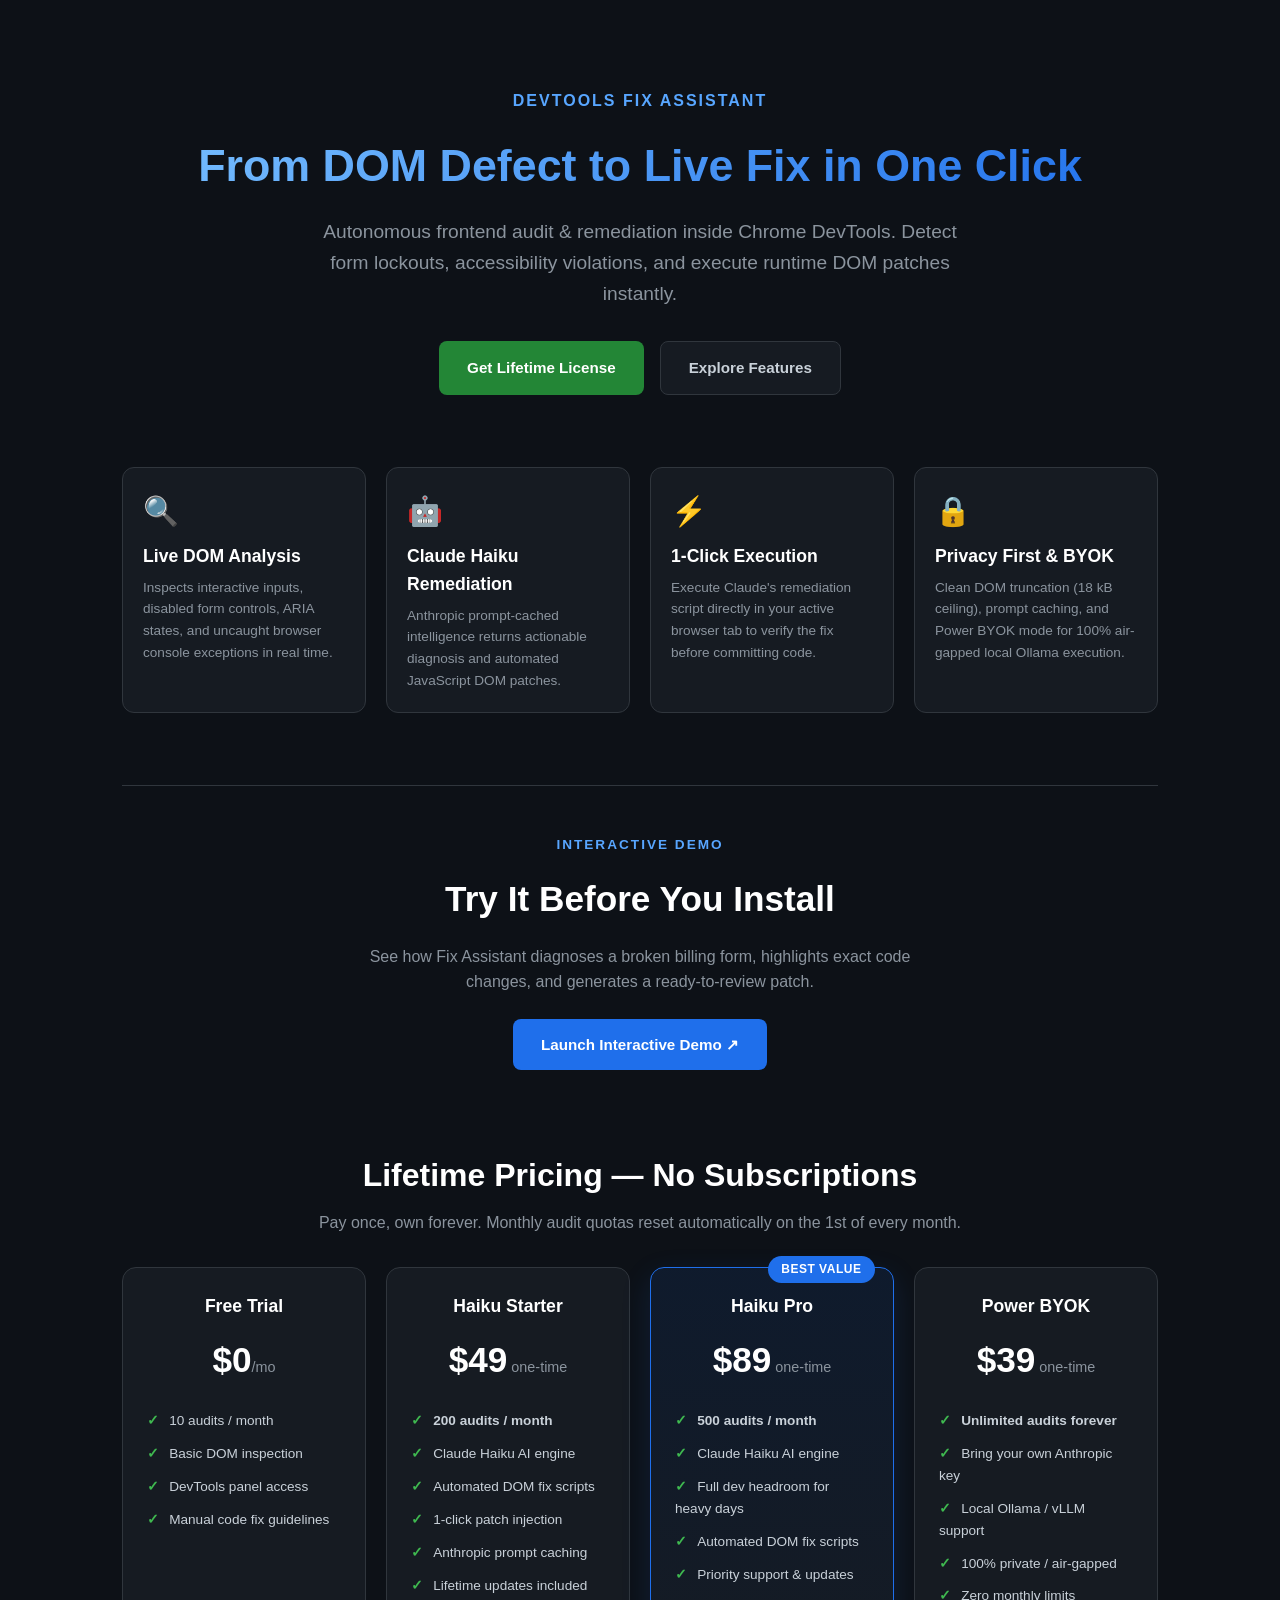
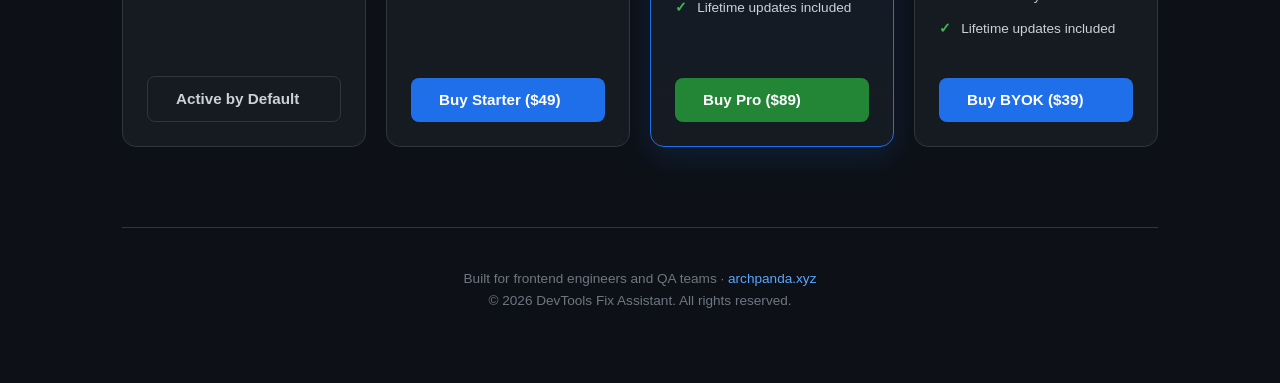
==== static/devtools-fixer/index.html @ e4b8057d "Keep published site pages and their stylesheet assets together" ====
<!DOCTYPE html>
<html lang="en">
<head>
  <meta charset="UTF-8">
  <meta name="viewport" content="width=device-width, initial-scale=1.0">
  <title>DevTools Fix Assistant — AI-Powered Frontend Remediation</title>
  <meta name="description" content="Chrome DevTools extension that diagnoses accessibility, form lockout, and DOM defects with instant AI remediation scripts.">
  <style>
    * { margin: 0; padding: 0; box-sizing: border-box; }
    body {
      font-family: -apple-system, BlinkMacSystemFont, 'Segoe UI', Roboto, sans-serif;
      background: #0d1117;
      color: #f1f5f9;
      line-height: 1.6;
      min-height: 100vh;
    }
    .container { max-width: 1100px; margin: 0 auto; padding: 2rem; }
    header { text-align: center; padding: 3.5rem 0 2rem; }
    .logo { font-size: 1rem; color: #58a6ff; margin-bottom: 1rem; letter-spacing: 2px; text-transform: uppercase; font-weight: 700; }
    h1 { font-size: 2.8rem; background: linear-gradient(135deg, #79c0ff, #1f6feb); -webkit-background-clip: text; -webkit-text-fill-color: transparent; margin-bottom: 1rem; font-weight: 800; }
    .subtitle { font-size: 1.2rem; color: #8b949e; max-width: 650px; margin: 0 auto; }
    .cta-group { margin-top: 2rem; display: flex; gap: 1rem; justify-content: center; flex-wrap: wrap; }
    .btn { padding: 0.85rem 1.75rem; border-radius: 8px; text-decoration: none; font-weight: 600; font-size: 0.95rem; transition: all 0.2s; border: none; cursor: pointer; display: inline-flex; align-items: center; gap: 0.5rem; }
    .btn-primary { background: #238636; color: white; }
    .btn-primary:hover { background: #2ea043; transform: translateY(-2px); box-shadow: 0 10px 25px rgba(35, 134, 54, 0.35); }
    .btn-secondary { background: #161b22; color: #c9d1d9; border: 1px solid #30363d; }
    .btn-secondary:hover { background: #21262d; transform: translateY(-2px); }
    .btn-blue { background: #1f6feb; color: white; }
    .btn-blue:hover { background: #388bfd; transform: translateY(-2px); box-shadow: 0 10px 25px rgba(31, 111, 235, 0.35); }

    .features { display: grid; grid-template-columns: repeat(auto-fit, minmax(240px, 1fr)); gap: 1.25rem; padding: 2.5rem 0; }
    .feature-card { background: #161b22; border: 1px solid #30363d; border-radius: 12px; padding: 1.25rem; transition: transform 0.2s, border-color 0.2s; }
    .feature-card:hover { transform: translateY(-4px); border-color: #58a6ff; }
    .feature-icon { font-size: 1.8rem; margin-bottom: 0.5rem; }
    h3 { color: #ffffff; margin-bottom: 0.4rem; font-size: 1.1rem; }
    .feature-card p { font-size: 0.85rem; color: #8b949e; }

    .pricing-title { text-align: center; color: #ffffff; margin-top: 2rem; margin-bottom: 0.5rem; font-size: 2rem; }
    .pricing-sub { text-align: center; color: #8b949e; margin-bottom: 2rem; }
    .pricing { display: grid; grid-template-columns: repeat(auto-fit, minmax(230px, 1fr)); gap: 1.25rem; padding-bottom: 3rem; }
    .price-card { background: #161b22; border: 1px solid #30363d; border-radius: 14px; padding: 1.5rem; text-align: center; position: relative; display: flex; flex-direction: column; justify-content: space-between; }
    .price-card.popular { border-color: #1f6feb; background: linear-gradient(180deg, rgba(31, 111, 235, 0.1) 0%, #161b22 100%); box-shadow: 0 10px 30px rgba(31, 111, 235, 0.15); }
    .badge { position: absolute; top: -12px; right: 18px; background: #1f6feb; color: white; padding: 0.25rem 0.85rem; border-radius: 9999px; font-size: 0.75rem; font-weight: 700; text-transform: uppercase; letter-spacing: 0.5px; }
    .price { font-size: 2.2rem; font-weight: 800; color: #ffffff; margin: 0.75rem 0; }
    .price span { font-size: 0.9rem; font-weight: 400; color: #8b949e; }
    ul { list-style: none; text-align: left; margin: 1rem 0; font-size: 0.85rem; }
    ul li { padding: 0.35rem 0; color: #c9d1d9; }
    ul li::before { content: "✓ "; color: #3fb950; font-weight: bold; margin-right: 0.4rem; }
    .card-footer { margin-top: auto; padding-top: 1rem; }
    footer { text-align: center; padding: 2.5rem 0; border-top: 1px solid #30363d; margin-top: 2rem; color: #6e7681; font-size: 0.85rem; }
    a { color: #58a6ff; text-decoration: none; }
    a:hover { text-decoration: underline; }

    /* Modal */
    #success-modal { display: none; position: fixed; top: 0; left: 0; width: 100%; height: 100%; background: rgba(0,0,0,0.85); z-index: 1000; justify-content: center; align-items: center; padding: 20px; }
    .modal-content { background: #161b22; border: 2px solid #1f6feb; border-radius: 16px; padding: 2.5rem; max-width: 520px; width: 100%; text-align: center; box-shadow: 0 25px 50px rgba(0,0,0,0.7); }
  </style>
</head>
<body>
  <div class="container">
    <header>
      <div class="logo">DevTools Fix Assistant</div>
      <h1>From DOM Defect to Live Fix in One Click</h1>
      <p class="subtitle">Autonomous frontend audit & remediation inside Chrome DevTools. Detect form lockouts, accessibility violations, and execute runtime DOM patches instantly.</p>
      <div class="cta-group">
        <a href="#pricing" class="btn btn-primary">Get Lifetime License</a>
        <a href="#features" class="btn btn-secondary">Explore Features</a>
      </div>
    </header>

    <section id="features" class="features">
      <div class="feature-card">
        <div class="feature-icon">🔍</div>
        <h3>Live DOM Analysis</h3>
        <p>Inspects interactive inputs, disabled form controls, ARIA states, and uncaught browser console exceptions in real time.</p>
      </div>
      <div class="feature-card">
        <div class="feature-icon">🤖</div>
        <h3>Claude Haiku Remediation</h3>
        <p>Anthropic prompt-cached intelligence returns actionable diagnosis and automated JavaScript DOM patches.</p>
      </div>
      <div class="feature-card">
        <div class="feature-icon">⚡</div>
        <h3>1-Click Execution</h3>
        <p>Execute Claude's remediation script directly in your active browser tab to verify the fix before committing code.</p>
      </div>
      <div class="feature-card">
        <div class="feature-icon">🔒</div>
        <h3>Privacy First & BYOK</h3>
        <p>Clean DOM truncation (18 kB ceiling), prompt caching, and Power BYOK mode for 100% air-gapped local Ollama execution.</p>
      </div>
    </section>

    <section id="pricing">
    <section style="padding: 3rem 0; border-top: 1px solid #30363d; margin-top: 2rem; text-align: center;">
      <p style="color: #58a6ff; text-transform: uppercase; letter-spacing: 2px; font-size: 0.85rem; font-weight: 700; margin-bottom: 1rem;">Interactive Demo</p>
      <h2 style="font-size: 2.2rem; color: #ffffff; margin-bottom: 1rem;">Try It Before You Install</h2>
      <p style="color: #8b949e; max-width: 600px; margin: 0 auto 1.5rem; font-size: 1rem;">See how Fix Assistant diagnoses a broken billing form, highlights exact code changes, and generates a ready-to-review patch.</p>
      <a href="/devtools-fixer/demo/" class="btn btn-blue" style="display: inline-flex; align-items: center; gap: 0.5rem;">Launch Interactive Demo ↗</a>
    </section>
      <h2 class="pricing-title">Lifetime Pricing — No Subscriptions</h2>
      <p class="pricing-sub">Pay once, own forever. Monthly audit quotas reset automatically on the 1st of every month.</p>
      
      <div class="pricing">
        <!-- Free Tier -->
        <div class="price-card">
          <div>
            <h3>Free Trial</h3>
            <div class="price">$0<span>/mo</span></div>
            <ul>
              <li>10 audits / month</li>
              <li>Basic DOM inspection</li>
              <li>DevTools panel access</li>
              <li>Manual code fix guidelines</li>
            </ul>
          </div>
          <div class="card-footer">
            <button class="btn btn-secondary" style="width:100%;" onclick="alert('The Free tier is active by default in the extension!')">Active by Default</button>
          </div>
        </div>

        <!-- Haiku Starter -->
        <div class="price-card">
          <div>
            <h3>Haiku Starter</h3>
            <div class="price">$49<span> one-time</span></div>
            <ul>
              <li><strong>200 audits / month</strong></li>
              <li>Claude Haiku AI engine</li>
              <li>Automated DOM fix scripts</li>
              <li>1-click patch injection</li>
              <li>Anthropic prompt caching</li>
              <li>Lifetime updates included</li>
            </ul>
          </div>
          <div class="card-footer">
            <button class="btn btn-blue" style="width:100%;" onclick="startCheckout('haiku_starter', this)">Buy Starter ($49)</button>
          </div>
        </div>

        <!-- Haiku Pro -->
        <div class="price-card popular">
          <div class="badge">Best Value</div>
          <div>
            <h3>Haiku Pro</h3>
            <div class="price">$89<span> one-time</span></div>
            <ul>
              <li><strong>500 audits / month</strong></li>
              <li>Claude Haiku AI engine</li>
              <li>Full dev headroom for heavy days</li>
              <li>Automated DOM fix scripts</li>
              <li>Priority support & updates</li>
              <li>Lifetime updates included</li>
            </ul>
          </div>
          <div class="card-footer">
            <button class="btn btn-primary" style="width:100%;" onclick="startCheckout('haiku_pro', this)">Buy Pro ($89)</button>
          </div>
        </div>

        <!-- Power BYOK -->
        <div class="price-card">
          <div>
            <h3>Power BYOK</h3>
            <div class="price">$39<span> one-time</span></div>
            <ul>
              <li><strong>Unlimited audits forever</strong></li>
              <li>Bring your own Anthropic key</li>
              <li>Local Ollama / vLLM support</li>
              <li>100% private / air-gapped</li>
              <li>Zero monthly limits</li>
              <li>Lifetime updates included</li>
            </ul>
          </div>
          <div class="card-footer">
            <button class="btn btn-blue" style="width:100%;" onclick="startCheckout('power_byok', this)">Buy BYOK ($39)</button>
          </div>
        </div>
      </div>
    </section>

    <!-- License Success Modal (Matches Obsidian Citation Capture) -->
    <div id="success-modal">
      <div class="modal-content">
        <h2 style="color:#3fb950; margin-bottom:1rem; font-size: 1.8rem;">🎉 Thank You!</h2>
        <p id="success-message" style="color:#8b949e; margin-bottom:1.5rem;">Your payment was successful. Here is your license key:</p>
        <div id="license-display" style="margin:1.5rem 0; padding:1.25rem; background:#0d1117; border:2px dashed #1f6feb; border-radius:10px;">
          <code id="license-key" style="font-size:1.3rem; color:#79c0ff; font-weight:bold; letter-spacing:1px; word-break:break-all;">Loading key...</code>
          <div style="margin-top:1rem;">
            <button id="copy-modal-btn" onclick="copyLicense()" style="background:#1f6feb; color:white; border:none; padding:0.6rem 1.5rem; border-radius:6px; font-weight:600; cursor:pointer;">Copy Key</button>
          </div>
        </div>
        <div style="text-align:left; background:rgba(255,255,255,0.04); border-radius:8px; padding:12px 16px; margin: 15px 0; font-size:12px; color:#c9d1d9;">
          <strong>To activate in DevTools Fix Assistant:</strong>
          <ol style="margin: 4px 0 0 16px; padding: 0;">
            <li>Open Chrome DevTools (Press <code>F12</code> or <code>Cmd+Option+I</code>).</li>
            <li>Select the <strong>Fix Assistant</strong> tab.</li>
            <li>Click <strong>💳 License & Pricing</strong> in the top header.</li>
            <li>Paste your key and click <strong>Activate</strong>.</li>
          </ol>
        </div>
        <button onclick="closeModal()" style="margin-top:0.5rem; background:transparent; border:1px solid #30363d; color:#8b949e; padding:0.6rem 1.5rem; border-radius:6px; cursor:pointer;">Close</button>
      </div>
    </div>

    <footer>
      <p>Built for frontend engineers and QA teams · <a href="https://archpanda.xyz">archpanda.xyz</a></p>
      <p>© 2026 DevTools Fix Assistant. All rights reserved.</p>
    </footer>
  </div>

  <script>
    const API_BASE = window.location.hostname === 'localhost' ? 'http://localhost:8001' : 'https://cite.archpanda.xyz/devtools';

    async function startCheckout(tier, btn) {
      const origText = btn ? btn.textContent : '';
      if (btn) {
        btn.disabled = true;
        btn.textContent = 'Opening Stripe...';
      }

      try {
        const response = await fetch(`${API_BASE}/api/v1/stripe/create-checkout-session`, {
          method: 'POST',
          headers: { 'Content-Type': 'application/json' },
          body: JSON.stringify({
            tier: tier,
            success_url: window.location.origin + window.location.pathname + '?session_id={CHECKOUT_SESSION_ID}',
            cancel_url: window.location.origin + window.location.pathname
          })
        });

        if (!response.ok) {
          const error = await response.json().catch(() => ({}));
          throw new Error(error.detail || `HTTP ${response.status}`);
        }

        const data = await response.json();
        const checkoutUrl = data.url || data.checkout_url;
        if (checkoutUrl) {
          window.location.href = checkoutUrl;
        } else {
          throw new Error('No checkout URL returned by server');
        }
      } catch (err) {
        alert('Checkout error: ' + err.message);
        console.error('Checkout error:', err);
      } finally {
        if (btn) {
          btn.disabled = false;
          btn.textContent = origText;
        }
      }
    }

    async function checkSessionStatus() {
      const urlParams = new URLSearchParams(window.location.search);
      const sessionId = urlParams.get('session_id');

      if (sessionId) {
        document.getElementById('success-modal').style.display = 'flex';
        try {
          const response = await fetch(`${API_BASE}/api/v1/stripe/session-status?session_id=${encodeURIComponent(sessionId)}`);
          const data = await response.json();

          if (data.status === 'complete' && data.license_key) {
            document.getElementById('license-key').textContent = data.license_key;
            document.getElementById('success-message').textContent = 'Your license key is ready:';
          } else {
            document.getElementById('license-key').textContent = 'Key sent to ' + (data.customer_email || 'your email');
          }
        } catch (err) {
          console.error('Failed to check session:', err);
          document.getElementById('license-key').textContent = 'Check your email for your license key.';
        }
      }
    }

    function copyLicense() {
      const key = document.getElementById('license-key').textContent;
      if (key && !key.includes('Check') && !key.includes('Loading')) {
        navigator.clipboard.writeText(key).then(() => {
          const copyBtn = document.getElementById('copy-modal-btn');
          copyBtn.textContent = '✓ Copied!';
          setTimeout(() => { copyBtn.textContent = 'Copy Key'; }, 3000);
        });
      }
    }

    function closeModal() {
      document.getElementById('success-modal').style.display = 'none';
      window.history.replaceState({}, document.title, window.location.pathname);
    }

    checkSessionStatus();
  </script>
</body>
</html>
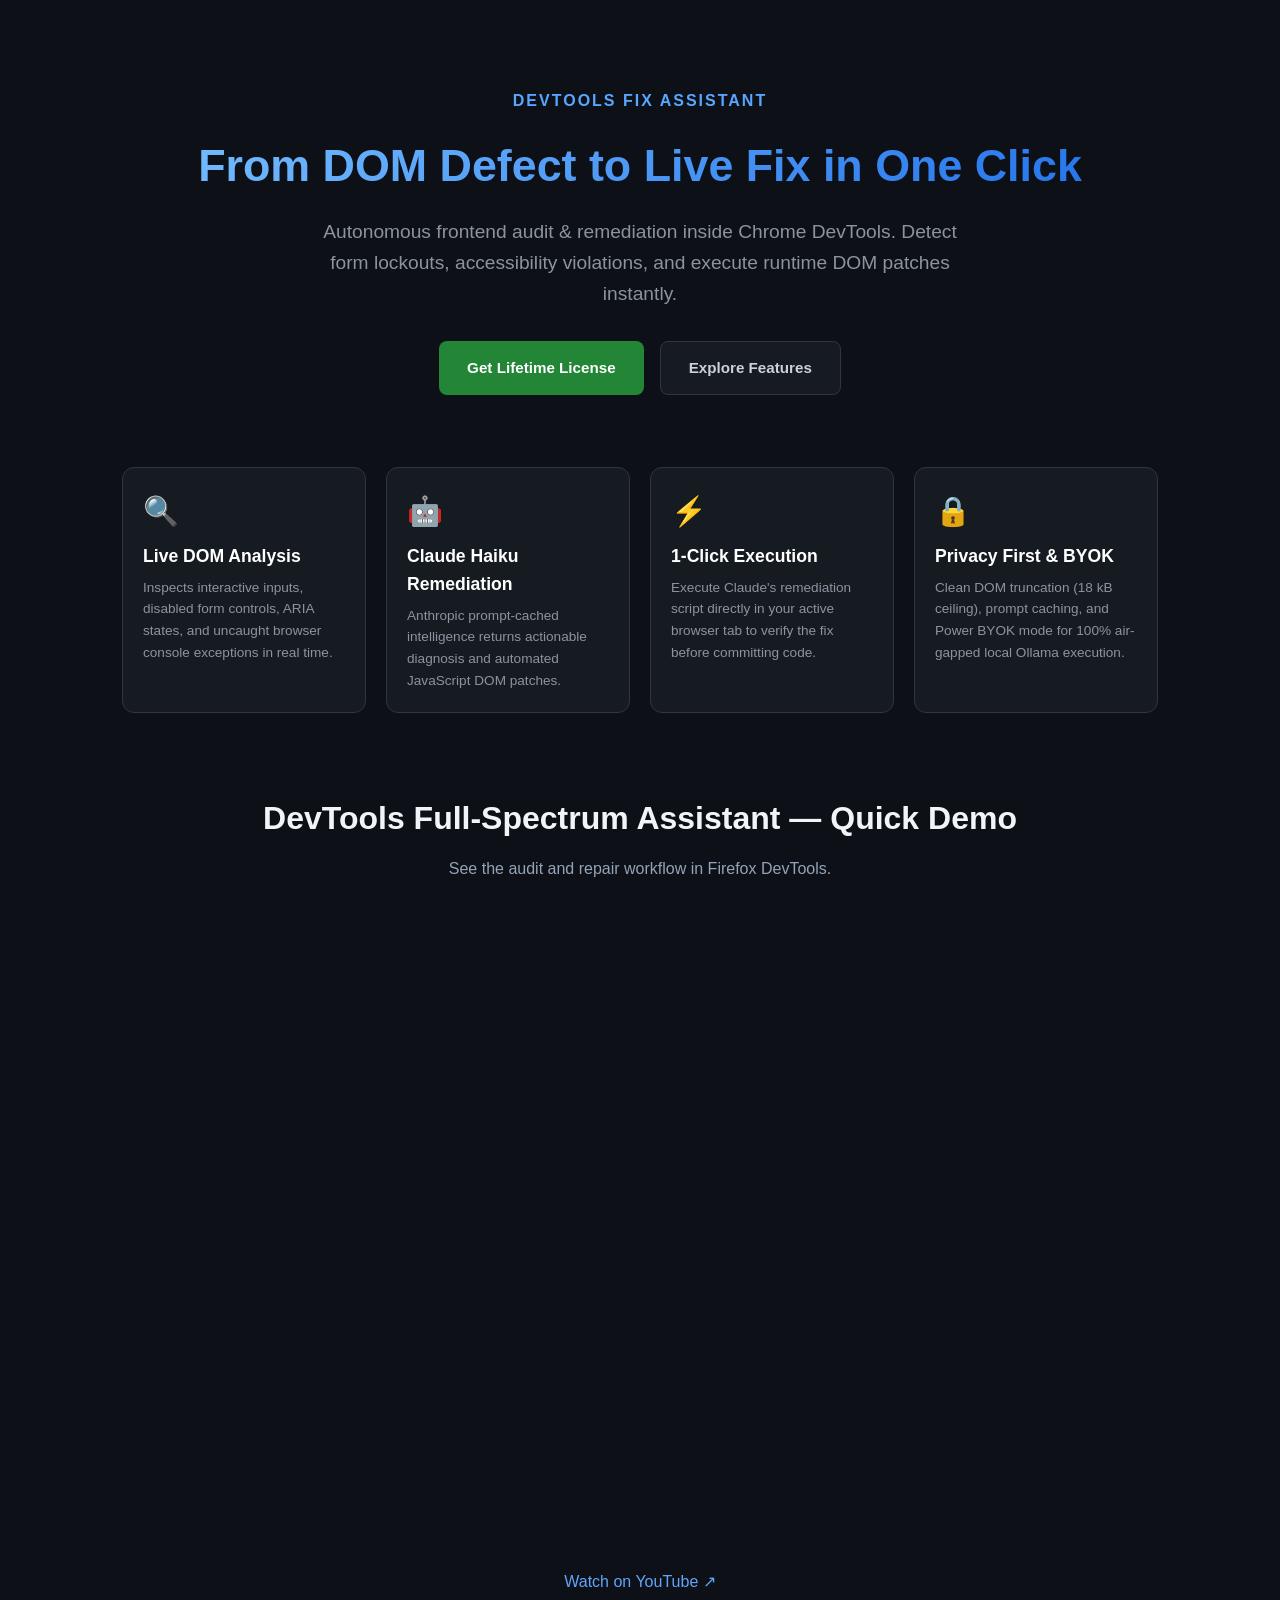
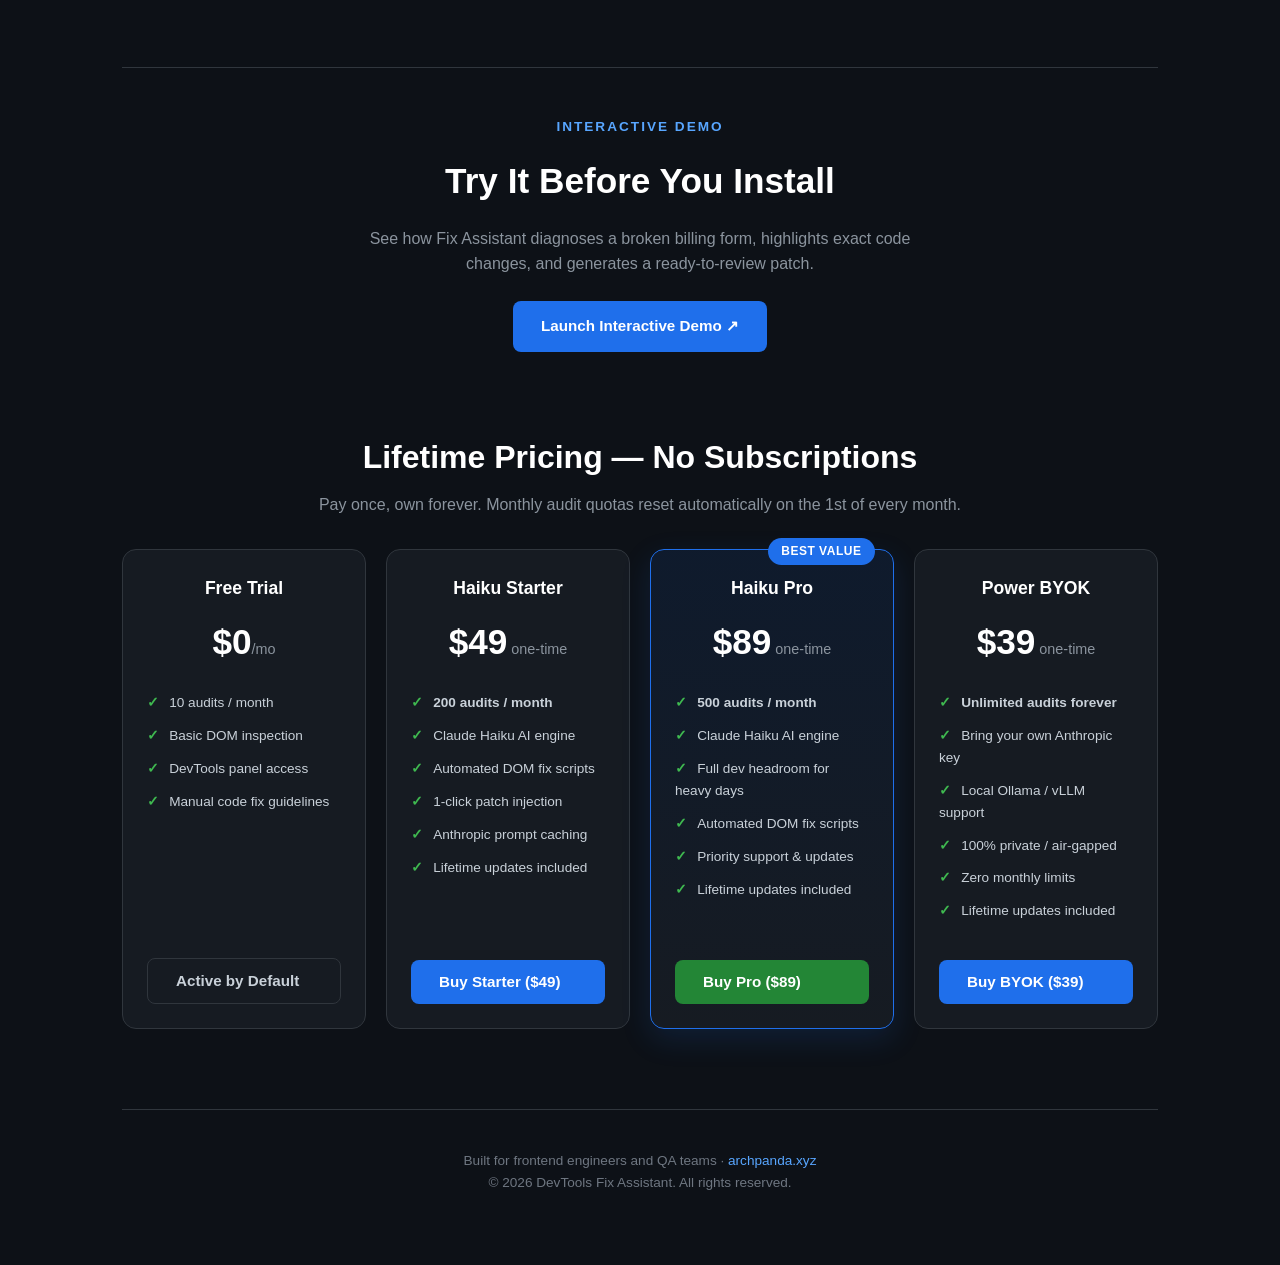
==== commit f1ae3621: "Add matching YouTube Shorts to both tool pages" ====
--- a/static/devtools-fixer/index.html
+++ b/static/devtools-fixer/index.html
@@ -89,6 +89,15 @@
         <h3>Privacy First & BYOK</h3>
         <p>Clean DOM truncation (18 kB ceiling), prompt caching, and Power BYOK mode for 100% air-gapped local Ollama execution.</p>
       </div>
+    </section>
+
+    <section aria-labelledby="short-demo-title" style="padding: 2.5rem 1rem; text-align: center;">
+      <h2 id="short-demo-title" style="font-size: 2rem; margin-bottom: 0.75rem;">DevTools Full-Spectrum Assistant — Quick Demo</h2>
+      <p style="color: #94a3b8; margin-bottom: 1.5rem;">See the audit and repair workflow in Firefox DevTools.</p>
+      <div style="width: 100%; max-width: 360px; aspect-ratio: 9 / 16; margin: 0 auto;">
+        <iframe src="https://www.youtube-nocookie.com/embed/uGpJ0wyl4wg" title="DevTools Full-Spectrum Assistant YouTube Short" loading="lazy" allow="accelerometer; autoplay; clipboard-write; encrypted-media; gyroscope; picture-in-picture; web-share" allowfullscreen style="width: 100%; height: 100%; border: 0; border-radius: 12px;"></iframe>
+      </div>
+      <p style="margin-top: 1rem;"><a href="https://www.youtube.com/watch?v=uGpJ0wyl4wg" target="_blank" rel="noopener noreferrer" style="color: #60a5fa;">Watch on YouTube ↗</a></p>
     </section>
 
     <section id="pricing">
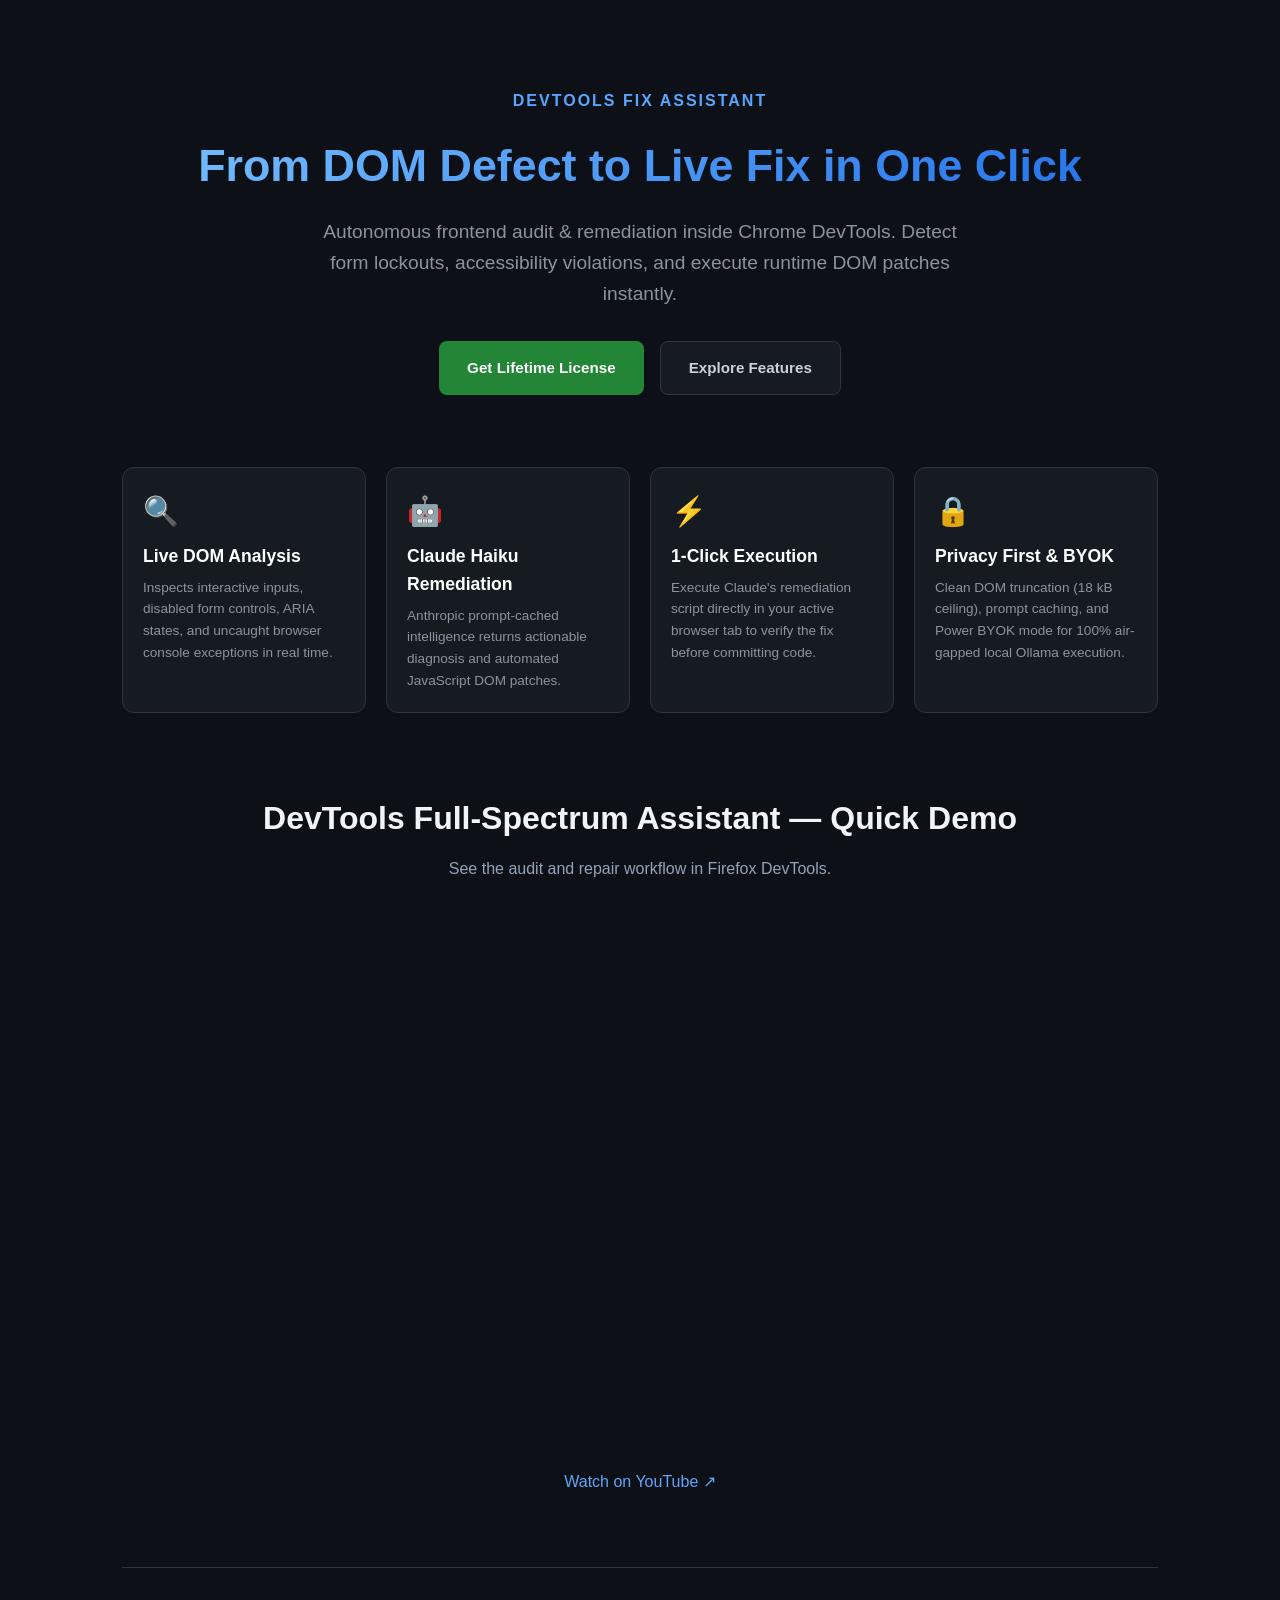
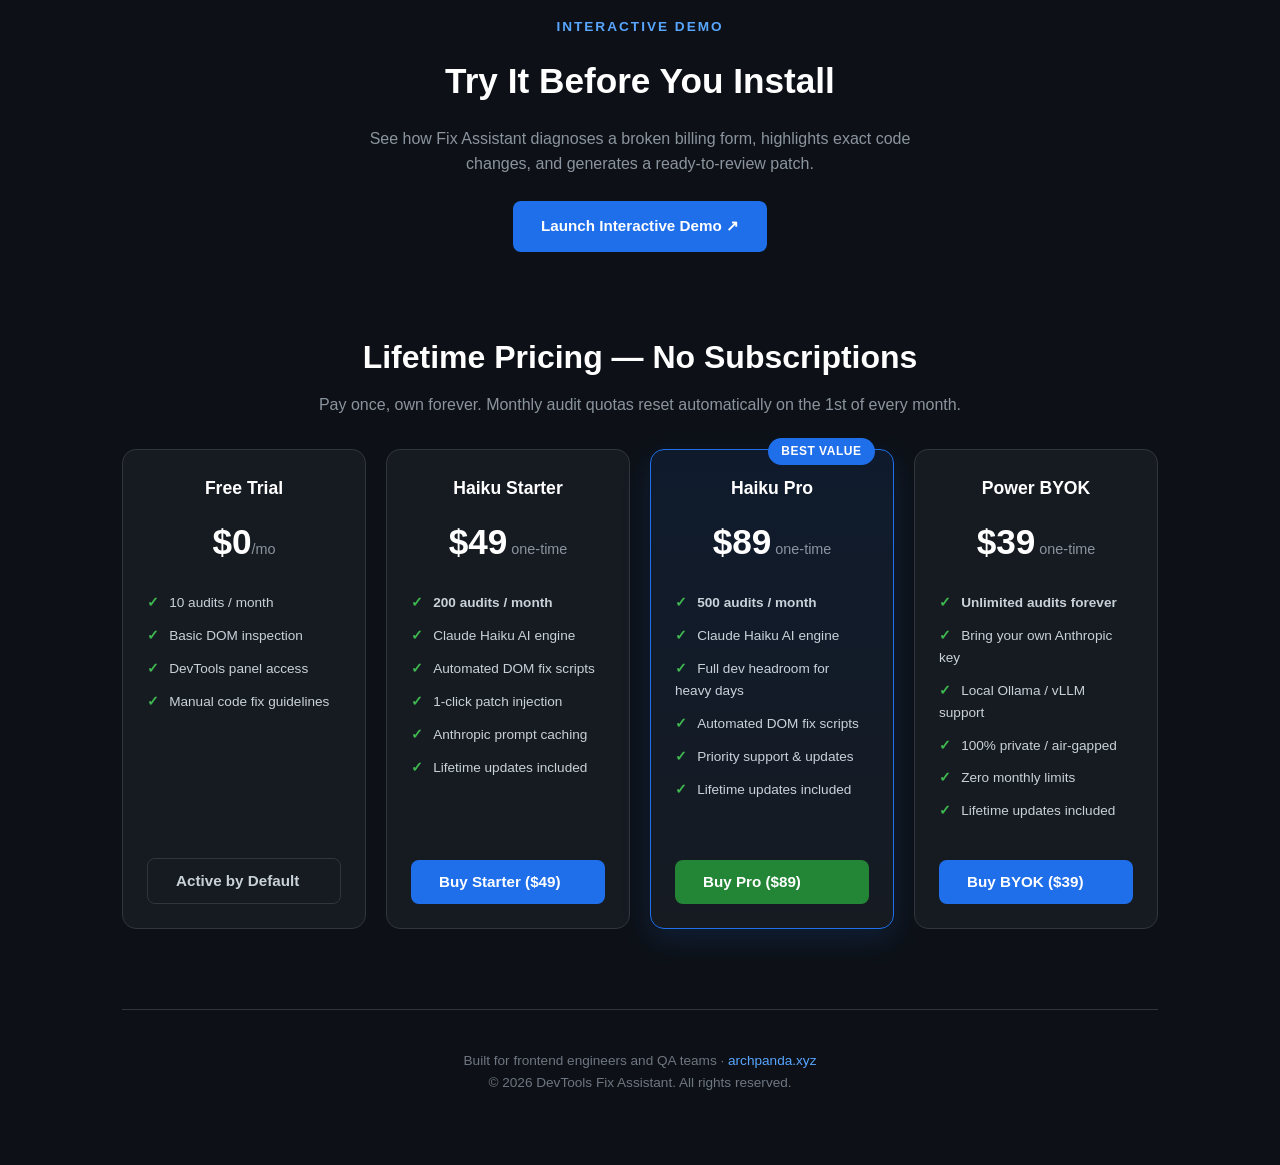
==== commit 7d31ca81: "Display DevTools demo video in landscape" ====
--- a/static/devtools-fixer/index.html
+++ b/static/devtools-fixer/index.html
@@ -94,7 +94,7 @@
     <section aria-labelledby="short-demo-title" style="padding: 2.5rem 1rem; text-align: center;">
       <h2 id="short-demo-title" style="font-size: 2rem; margin-bottom: 0.75rem;">DevTools Full-Spectrum Assistant — Quick Demo</h2>
       <p style="color: #94a3b8; margin-bottom: 1.5rem;">See the audit and repair workflow in Firefox DevTools.</p>
-      <div style="width: 100%; max-width: 360px; aspect-ratio: 9 / 16; margin: 0 auto;">
+      <div style="width: 100%; max-width: 960px; aspect-ratio: 16 / 9; margin: 0 auto;">
         <iframe src="https://www.youtube-nocookie.com/embed/uGpJ0wyl4wg" title="DevTools Full-Spectrum Assistant YouTube Short" loading="lazy" allow="accelerometer; autoplay; clipboard-write; encrypted-media; gyroscope; picture-in-picture; web-share" allowfullscreen style="width: 100%; height: 100%; border: 0; border-radius: 12px;"></iframe>
       </div>
       <p style="margin-top: 1rem;"><a href="https://www.youtube.com/watch?v=uGpJ0wyl4wg" target="_blank" rel="noopener noreferrer" style="color: #60a5fa;">Watch on YouTube ↗</a></p>
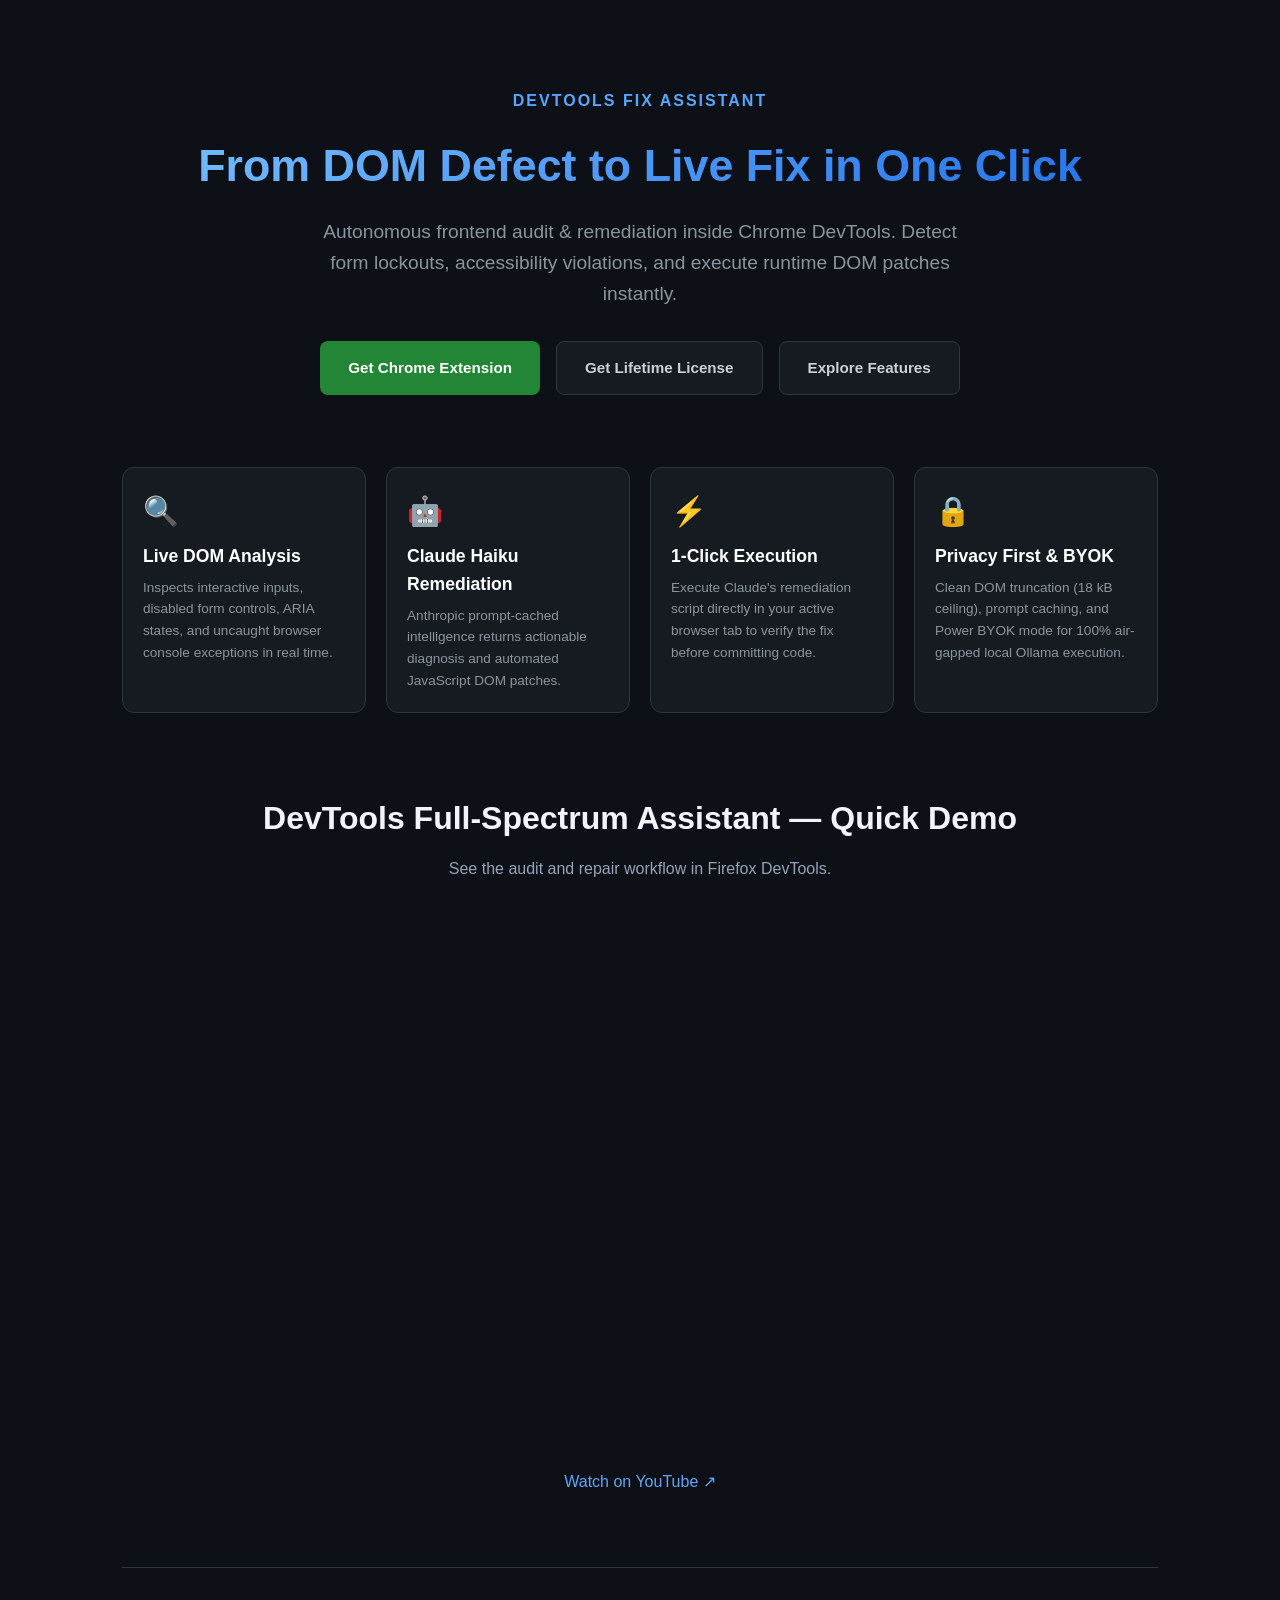
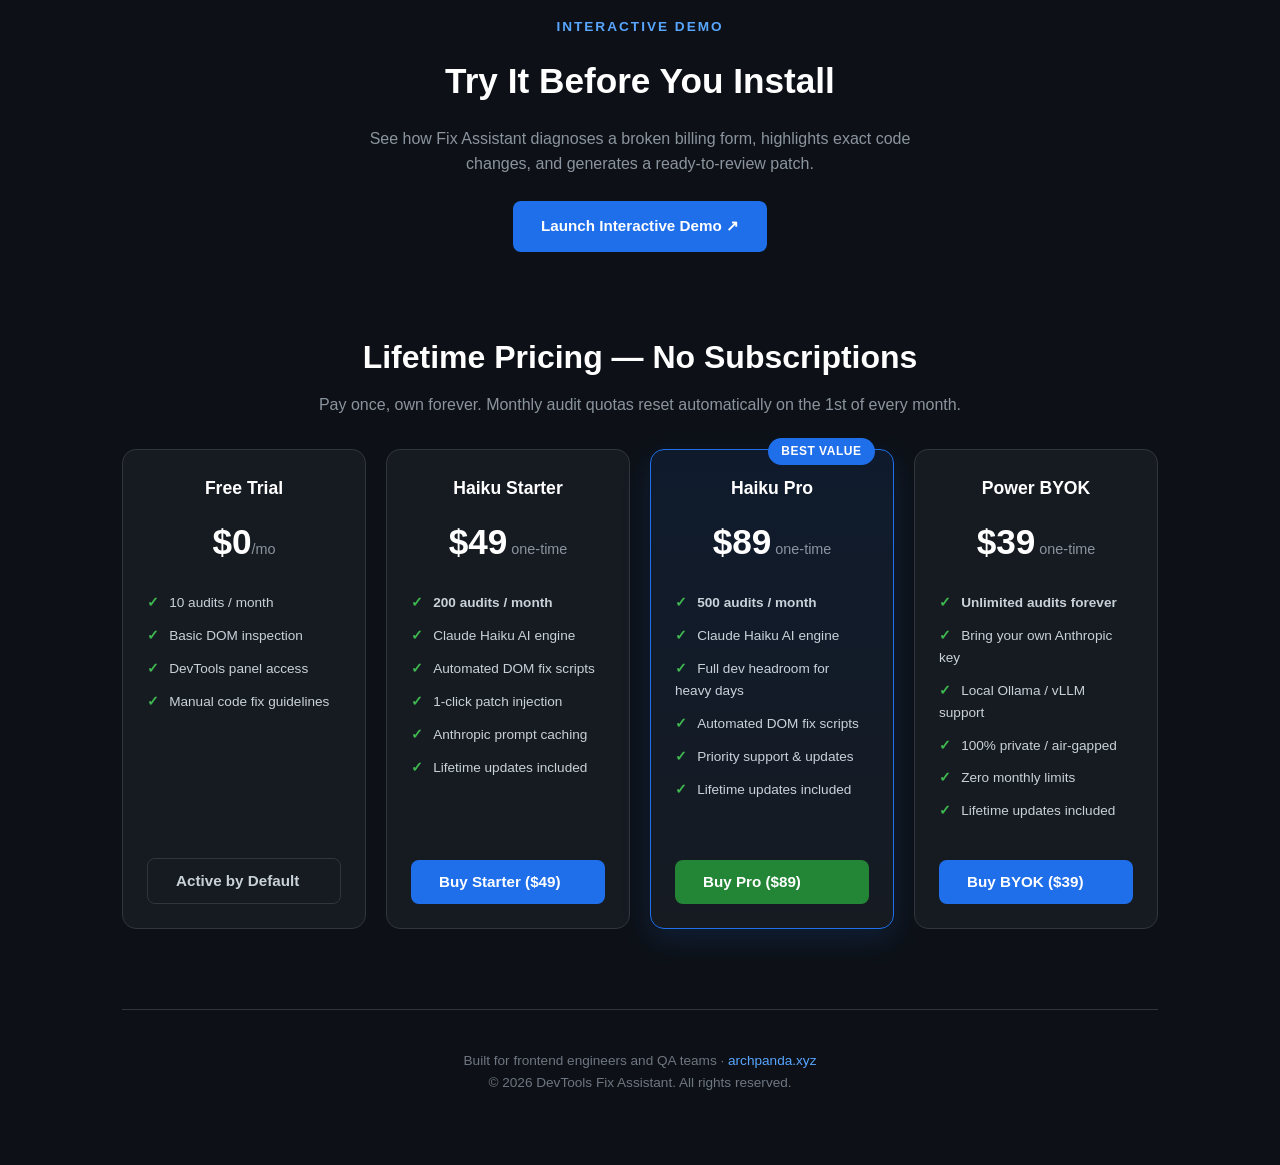
==== commit 90e7ea7b: "Link DevTools landing page to Chrome Web Store listing" ====
--- a/static/devtools-fixer/index.html
+++ b/static/devtools-fixer/index.html
@@ -63,7 +63,8 @@
       <h1>From DOM Defect to Live Fix in One Click</h1>
       <p class="subtitle">Autonomous frontend audit & remediation inside Chrome DevTools. Detect form lockouts, accessibility violations, and execute runtime DOM patches instantly.</p>
       <div class="cta-group">
-        <a href="#pricing" class="btn btn-primary">Get Lifetime License</a>
+        <a href="https://chromewebstore.google.com/detail/fnllbfhheepdeofocpgmfplmfoffcmmg?utm_source=item-share-cb" class="btn btn-primary" target="_blank" rel="noopener noreferrer">Get Chrome Extension</a>
+        <a href="#pricing" class="btn btn-secondary">Get Lifetime License</a>
         <a href="#features" class="btn btn-secondary">Explore Features</a>
       </div>
     </header>
